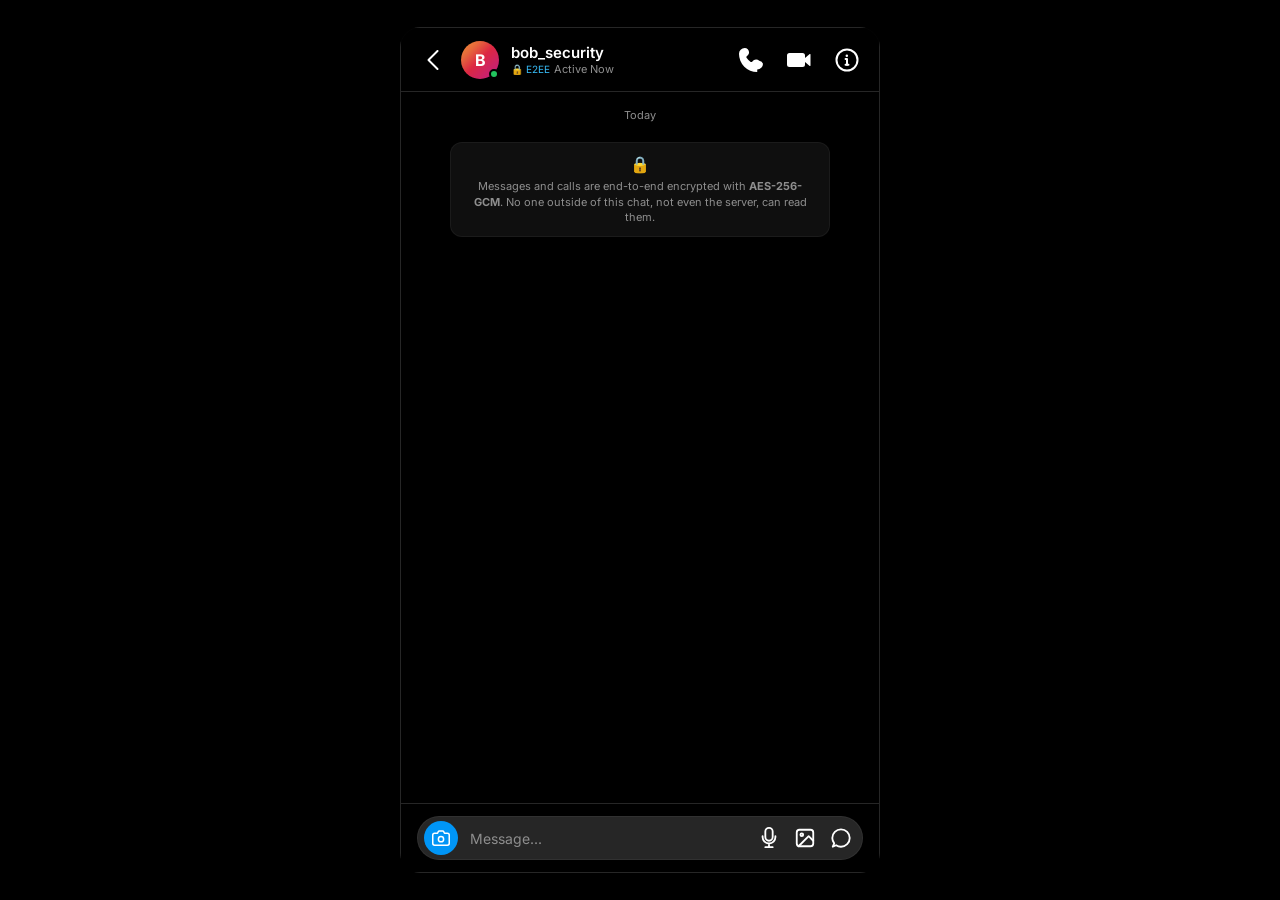
==== web/chat.html @ 7dd93434 "Initial commit: CSE 487 Secure E2EE Chat Application" ====
<!DOCTYPE html>
<html lang="en">
<head>
  <meta charset="UTF-8">
  <meta name="viewport" content="width=device-width, initial-scale=1.0, maximum-scale=1.0, user-scalable=no">
  <title>Direct • Instagram E2EE</title>
  <link rel="preconnect" href="https://fonts.googleapis.com">
  <link rel="preconnect" href="https://fonts.gstatic.com" crossorigin>
  <link href="https://fonts.googleapis.com/css2?family=Fira+Code:wght@400;600&family=Inter:wght@300;400;500;600;700&display=swap" rel="stylesheet">
  <link rel="stylesheet" href="chat.css">
</head>
<body class="ig-body">
  <!-- Instagram Direct Chat Container -->
  <div class="ig-chat-app">
    
    <!-- Top Header -->
    <header class="ig-header">
      <div class="ig-header-left">
        <button class="ig-icon-btn" id="btnBack" title="Switch User">
          <svg aria-label="Back" height="24" viewBox="0 0 24 24" width="24"><path d="M21 17.502a.997.997 0 0 1-.707-.293L12 8.913l-8.293 8.296a1 1 0 1 1-1.414-1.414l9-9.004a1.03 1.03 0 0 1 1.414 0l9 9.004A1 1 0 0 1 21 17.502Z" transform="rotate(-90 12 12)" fill="currentColor"></path></svg>
        </button>
        <div class="ig-profile-header">
          <div class="ig-avatar-wrapper">
            <div class="ig-avatar" id="peerAvatar">B</div>
            <span class="ig-active-dot"></span>
          </div>
          <div class="ig-profile-info">
            <h2 id="peerUsername">bob_security</h2>
            <p class="ig-status-text">
              <span class="ig-lock-badge">🔒 E2EE</span> Active Now
            </p>
          </div>
        </div>
      </div>
      
      <div class="ig-header-right">
        <!-- Call & Video Icons -->
        <button class="ig-icon-btn" title="Audio Call">
          <svg aria-label="Audio Call" height="24" viewBox="0 0 24 24" width="24"><path d="M18.227 23.994A18.064 18.064 0 0 1 0 5.772 5.766 5.766 0 0 1 5.72 0a4.34 4.34 0 0 1 3.064 1.25 4.377 4.377 0 0 1 1.26 3.09 3.96 3.96 0 0 1-.85 2.508l-.04.05-1.21 1.209a1.597 1.597 0 0 0-.007 2.253 12.35 12.35 0 0 0 3.197 3.197 1.597 1.597 0 0 0 2.253-.007l1.21-1.21.05-.04a3.96 3.96 0 0 1 2.507-.85 4.377 4.377 0 0 1 3.09 1.26A4.34 4.34 0 0 1 24 15.773a5.766 5.766 0 0 1-5.773 5.721v-3.5Z" fill="currentColor"></path></svg>
        </button>
        <button class="ig-icon-btn" title="Video Call">
          <svg aria-label="Video Call" height="24" viewBox="0 0 24 24" width="24"><path d="M23.5 6.502a.5.5 0 0 0-.824-.378l-4.676 3.896V7.5a2.5 2.5 0 0 0-2.5-2.5H2.5A2.5 2.5 0 0 0 0 7.5v9A2.5 2.5 0 0 0 2.5 19h13a2.5 2.5 0 0 0 2.5-2.5v-2.52l4.676 3.896a.5.5 0 0 0 .824-.378v-11Z" fill="currentColor"></path></svg>
        </button>
        <button class="ig-icon-btn" id="btnInfo" title="Safety Number & Encryption Details">
          <svg aria-label="Details" height="24" viewBox="0 0 24 24" width="24"><circle cx="12.001" cy="12.005" fill="none" r="10.5" stroke="currentColor" stroke-linecap="round" stroke-linejoin="round" stroke-width="2"></circle><circle cx="11.819" cy="7.709" r="1.25" fill="currentColor"></circle><line fill="none" stroke="currentColor" stroke-linecap="round" stroke-linejoin="round" stroke-width="2" x1="10.569" x2="13.432" y1="16.777" y2="16.777"></line><polyline fill="none" points="10.569 11.05 12 11.05 12 16.777" stroke="currentColor" stroke-linecap="round" stroke-linejoin="round" stroke-width="2"></polyline></svg>
        </button>
      </div>
    </header>

    <!-- Chat Messages Stream -->
    <main class="ig-messages-container" id="messagesContainer">
      <div class="ig-chat-date" id="chatDate">Today</div>
      
      <div class="ig-e2ee-notice">
        <span class="ig-notice-icon">🔒</span>
        <p>Messages and calls are end-to-end encrypted with <strong>AES-256-GCM</strong>. No one outside of this chat, not even the server, can read them.</p>
      </div>

      <!-- Messages dynamically appended here -->
    </main>

    <!-- Bottom Input Area (Instagram Pill Style) -->
    <footer class="ig-footer">
      <div class="ig-input-pill">
        <!-- Camera Blue Button -->
        <button class="ig-camera-btn" title="Camera">
          <svg aria-label="Camera" height="18" viewBox="0 0 24 24" width="18"><path d="M12 9a4.5 4.5 0 1 0 4.5 4.5A4.5 4.5 0 0 0 12 9Zm0 7a2.5 2.5 0 1 1 2.5-2.5A2.5 2.5 0 0 1 12 16Z" fill="#fff"></path><path d="M20.5 4.5h-3.28l-.74-1.48A2.5 2.5 0 0 0 14.24 1.5H9.76a2.5 2.5 0 0 0-2.24 1.52L6.78 4.5H3.5A3.5 3.5 0 0 0 0 8v11a3.5 3.5 0 0 0 3.5 3.5h17a3.5 3.5 0 0 0 3.5-3.5V8a3.5 3.5 0 0 0-3.5-3.5Zm1.5 14.5a1.5 1.5 0 0 1-1.5 1.5h-17A1.5 1.5 0 0 1 2 19V8a1.5 1.5 0 0 1 1.5-1.5h3.9a1 1 0 0 0 .89-.55l.95-1.9a.5.5 0 0 1 .45-.3h4.62a.5.5 0 0 1 .45.3l.95 1.9a1 1 0 0 0 .89.55h3.9A1.5 1.5 0 0 1 22 8Z" fill="#fff"></path></svg>
        </button>

        <input type="text" id="chatInput" placeholder="Message..." autocomplete="off">

        <div class="ig-input-icons" id="inputActionIcons">
          <!-- Mic -->
          <button class="ig-inline-btn" title="Voice Message">
            <svg aria-label="Voice Clip" height="22" viewBox="0 0 24 24" width="22"><path d="M12 15a4 4 0 0 0 4-4V5a4 4 0 0 0-8 0v6a4 4 0 0 0 4 4Z" fill="none" stroke="currentColor" stroke-linecap="round" stroke-linejoin="round" stroke-width="2"></path><path d="M19 10v1a7 7 0 0 1-14 0v-1M12 18v4M8 22h8" fill="none" stroke="currentColor" stroke-linecap="round" stroke-linejoin="round" stroke-width="2"></path></svg>
          </button>
          <!-- Image -->
          <button class="ig-inline-btn" title="Send Photo">
            <svg aria-label="Add Photo" height="22" viewBox="0 0 24 24" width="22"><rect fill="none" height="18" rx="3" stroke="currentColor" stroke-linecap="round" stroke-linejoin="round" stroke-width="2" width="18" x="3" y="3"></rect><circle cx="8.5" cy="8.5" fill="none" r="1.5" stroke="currentColor" stroke-linecap="round" stroke-linejoin="round" stroke-width="2"></circle><polyline fill="none" points="21 15 16 10 5 21" stroke="currentColor" stroke-linecap="round" stroke-linejoin="round" stroke-width="2"></polyline></svg>
          </button>
          <!-- Sticker -->
          <button class="ig-inline-btn" title="Stickers">
            <svg aria-label="Stickers" height="22" viewBox="0 0 24 24" width="22"><path d="M12 21.5a9.5 9.5 0 1 0-9.5-9.5c0 2.2.8 4.2 2.1 5.8l-1.6 3.7 3.7-1.6c1.6 1.1 3.4 1.6 5.3 1.6Z" fill="none" stroke="currentColor" stroke-linecap="round" stroke-linejoin="round" stroke-width="2"></path></svg>
          </button>
        </div>

        <button class="ig-send-text-btn" id="btnSend">Send</button>
      </div>
    </footer>

    <!-- Details / Safety Number Modal (Instagram Styled) -->
    <div class="ig-modal-backdrop" id="infoModal">
      <div class="ig-modal-sheet">
        <div class="ig-modal-handle"></div>
        <div class="ig-modal-header">
          <h3>Chat Encryption Details</h3>
          <button class="ig-modal-close" id="closeInfoModal">&times;</button>
        </div>
        <div class="ig-modal-body">
          <div class="ig-encryption-badge">
            <div class="ig-badge-shield">🛡️</div>
            <div>
              <h4>End-to-End Encrypted</h4>
              <p>Key Agreement: Curve25519 (X25519) • Cipher: AES-256-GCM</p>
            </div>
          </div>

          <div class="ig-safety-section">
            <label class="ig-section-label">Safety Number (Out-of-Band Fingerprint)</label>
            <div class="ig-safety-code" id="safetyNumberDisplay">
              41829 08234 19284 82910 57291 93820
            </div>
            <p class="ig-safety-tip">
              Compare this 30-digit security number with <strong id="safetyPeerName">Bob</strong> out-of-band (e.g. voice or video) to verify that no active Man-in-the-Middle attacker is intercepting your conversation.
            </p>
          </div>

          <div class="ig-user-switch-section">
            <label class="ig-section-label">Logged In As:</label>
            <div class="ig-user-switch-box">
              <span id="currentMyUsername">Alice</span>
              <a href="#" id="switchUserLink" class="ig-link">Switch to Bob</a>
            </div>
          </div>
        </div>
      </div>
    </div>

  </div>

  <script src="chat.js"></script>
</body>
</html>
---- web/chat.css ----
/* Instagram DM Design System */
:root {
  --ig-bg: #000000;
  --ig-surface: #121212;
  --ig-surface-border: #262626;
  --ig-bubble-sent: #3797f0;
  --ig-bubble-sent-grad: linear-gradient(135deg, #3797f0, #7f5af0);
  --ig-bubble-received: #262626;
  --ig-text: #ffffff;
  --ig-text-secondary: #8e8e8e;
  --ig-active-green: #22c55e;
  --ig-input-bg: #262626;
  --ig-blue-btn: #0095f6;
  --ig-alert-bg: rgba(239, 68, 68, 0.15);
  --ig-alert-border: #ef4444;
  --font-main: 'Inter', -apple-system, BlinkMacSystemFont, sans-serif;
  --font-code: 'Fira Code', monospace;
}

* {
  box-sizing: border-box;
  margin: 0;
  padding: 0;
  -webkit-tap-highlight-color: transparent;
}

body.ig-body {
  background-color: var(--ig-bg);
  color: var(--ig-text);
  font-family: var(--font-main);
  height: 100vh;
  height: 100dvh;
  display: flex;
  justify-content: center;
  align-items: center;
  overflow: hidden;
}

.ig-chat-app {
  width: 100%;
  max-width: 480px;
  height: 100%;
  max-height: 100vh;
  background-color: var(--ig-bg);
  display: flex;
  flex-direction: column;
  position: relative;
  border-left: 1px solid var(--ig-surface-border);
  border-right: 1px solid var(--ig-surface-border);
}

@media (min-width: 768px) {
  .ig-chat-app {
    height: 94vh;
    border-radius: 20px;
    border: 1px solid var(--ig-surface-border);
    box-shadow: 0 12px 40px rgba(0, 0, 0, 0.7);
  }
}

/* Header */
.ig-header {
  height: 64px;
  padding: 0 16px;
  display: flex;
  justify-content: space-between;
  align-items: center;
  border-bottom: 1px solid var(--ig-surface-border);
  background-color: rgba(0, 0, 0, 0.85);
  backdrop-filter: blur(12px);
  z-index: 10;
}

.ig-header-left {
  display: flex;
  align-items: center;
  gap: 12px;
}

.ig-profile-header {
  display: flex;
  align-items: center;
  gap: 12px;
  cursor: pointer;
}

.ig-avatar-wrapper {
  position: relative;
}

.ig-avatar {
  width: 38px;
  height: 38px;
  border-radius: 50%;
  background: linear-gradient(135deg, #f09433, #e6683c, #dc2743, #cc2366, #bc1888);
  display: flex;
  align-items: center;
  justify-content: center;
  font-weight: 700;
  font-size: 16px;
  color: #fff;
}

.ig-active-dot {
  position: absolute;
  bottom: 0;
  right: 0;
  width: 10px;
  height: 10px;
  background-color: var(--ig-active-green);
  border: 2px solid var(--ig-bg);
  border-radius: 50%;
}

.ig-profile-info h2 {
  font-size: 15px;
  font-weight: 600;
  line-height: 1.2;
}

.ig-status-text {
  font-size: 11px;
  color: var(--ig-text-secondary);
  display: flex;
  align-items: center;
  gap: 4px;
}

.ig-lock-badge {
  font-size: 10px;
  color: #38bdf8;
}

.ig-header-right {
  display: flex;
  align-items: center;
  gap: 16px;
}

.ig-icon-btn {
  background: none;
  border: none;
  color: var(--ig-text);
  cursor: pointer;
  display: flex;
  align-items: center;
  justify-content: center;
  padding: 4px;
  transition: opacity 0.2s ease;
}

.ig-icon-btn:hover {
  opacity: 0.7;
}

/* Chat Messages Container */
.ig-messages-container {
  flex: 1;
  overflow-y: auto;
  padding: 16px;
  display: flex;
  flex-direction: column;
  gap: 12px;
}

.ig-chat-date {
  align-self: center;
  font-size: 11px;
  color: var(--ig-text-secondary);
  margin-bottom: 8px;
}

.ig-e2ee-notice {
  align-self: center;
  max-width: 85%;
  background: rgba(38, 38, 38, 0.4);
  border: 1px solid rgba(255, 255, 255, 0.05);
  border-radius: 12px;
  padding: 10px 14px;
  text-align: center;
  font-size: 11px;
  color: var(--ig-text-secondary);
  line-height: 1.4;
  margin-bottom: 8px;
}

.ig-notice-icon {
  font-size: 16px;
  display: block;
  margin-bottom: 4px;
}

/* Message Rows */
.ig-msg-row {
  display: flex;
  align-items: flex-end;
  gap: 8px;
  max-width: 78%;
  animation: igMsgAppear 0.2s ease-out;
}

@keyframes igMsgAppear {
  from { opacity: 0; transform: translateY(6px); }
  to { opacity: 1; transform: translateY(0); }
}

.ig-msg-sent-row {
  align-self: flex-end;
  flex-direction: row-reverse;
}

.ig-msg-received-row {
  align-self: flex-start;
}

.ig-msg-avatar {
  width: 28px;
  height: 28px;
  border-radius: 50%;
  background: #333;
  display: flex;
  align-items: center;
  justify-content: center;
  font-size: 12px;
  font-weight: 600;
  flex-shrink: 0;
  margin-bottom: 2px;
}

.ig-bubble {
  padding: 10px 16px;
  border-radius: 20px;
  font-size: 14px;
  line-height: 1.4;
  word-break: break-word;
}

.ig-msg-sent-row .ig-bubble {
  background: var(--ig-bubble-sent-grad);
  color: #fff;
  border-bottom-right-radius: 4px;
}

.ig-msg-received-row .ig-bubble {
  background-color: var(--ig-bubble-received);
  color: var(--ig-text);
  border-bottom-left-radius: 4px;
}

.ig-seen-label {
  align-self: flex-end;
  font-size: 10px;
  color: var(--ig-text-secondary);
  margin-top: -6px;
  margin-right: 4px;
}

.ig-alert-box {
  align-self: center;
  width: 90%;
  background: var(--ig-alert-bg);
  border: 1px solid var(--ig-alert-border);
  color: #fca5a5;
  border-radius: 12px;
  padding: 10px 14px;
  font-size: 12px;
  line-height: 1.4;
  text-align: center;
}

/* Footer / Input Bar (Instagram Pill) */
.ig-footer {
  padding: 12px 16px;
  background-color: var(--ig-bg);
  border-top: 1px solid var(--ig-surface-border);
}

.ig-input-pill {
  background-color: var(--ig-input-bg);
  border-radius: 26px;
  display: flex;
  align-items: center;
  padding: 4px 6px 4px 6px;
  gap: 8px;
  border: 1px solid rgba(255, 255, 255, 0.05);
}

.ig-camera-btn {
  width: 34px;
  height: 34px;
  border-radius: 50%;
  background-color: var(--ig-blue-btn);
  border: none;
  display: flex;
  align-items: center;
  justify-content: center;
  cursor: pointer;
  flex-shrink: 0;
  transition: transform 0.15s ease;
}

.ig-camera-btn:active {
  transform: scale(0.92);
}

.ig-input-pill input {
  flex: 1;
  background: none;
  border: none;
  outline: none;
  color: var(--ig-text);
  font-family: var(--font-main);
  font-size: 14px;
  padding: 6px 4px;
}

.ig-input-pill input::placeholder {
  color: var(--ig-text-secondary);
}

.ig-input-icons {
  display: flex;
  align-items: center;
  gap: 6px;
}

.ig-inline-btn {
  background: none;
  border: none;
  color: var(--ig-text);
  cursor: pointer;
  padding: 4px;
  display: flex;
  align-items: center;
  justify-content: center;
}

.ig-send-text-btn {
  background: none;
  border: none;
  color: var(--ig-blue-btn);
  font-weight: 700;
  font-size: 14px;
  cursor: pointer;
  padding: 6px 12px;
  display: none;
}

.ig-send-text-btn:active {
  opacity: 0.6;
}

/* Modal Bottom Sheet */
.ig-modal-backdrop {
  position: absolute;
  top: 0;
  left: 0;
  right: 0;
  bottom: 0;
  background: rgba(0, 0, 0, 0.75);
  backdrop-filter: blur(6px);
  display: none;
  align-items: flex-end;
  z-index: 100;
}

.ig-modal-backdrop.open {
  display: flex;
}

.ig-modal-sheet {
  width: 100%;
  background: #1e1e1e;
  border-top-left-radius: 20px;
  border-top-right-radius: 20px;
  padding: 16px 20px 28px 20px;
  animation: igSlideUp 0.25s ease-out;
  border-top: 1px solid var(--ig-surface-border);
}

@keyframes igSlideUp {
  from { transform: translateY(100%); }
  to { transform: translateY(0); }
}

.ig-modal-handle {
  width: 36px;
  height: 4px;
  background: #555;
  border-radius: 2px;
  margin: 0 auto 14px auto;
}

.ig-modal-header {
  display: flex;
  justify-content: space-between;
  align-items: center;
  margin-bottom: 16px;
}

.ig-modal-header h3 {
  font-size: 16px;
  font-weight: 700;
}

.ig-modal-close {
  background: none;
  border: none;
  color: var(--ig-text-secondary);
  font-size: 24px;
  cursor: pointer;
}

.ig-encryption-badge {
  display: flex;
  align-items: center;
  gap: 12px;
  background: rgba(255, 255, 255, 0.04);
  padding: 12px;
  border-radius: 12px;
  margin-bottom: 16px;
}

.ig-badge-shield {
  font-size: 28px;
}

.ig-encryption-badge h4 {
  font-size: 14px;
  font-weight: 600;
}

.ig-encryption-badge p {
  font-size: 11px;
  color: var(--ig-text-secondary);
  margin-top: 2px;
}

.ig-safety-section {
  margin-bottom: 16px;
}

.ig-section-label {
  font-size: 11px;
  text-transform: uppercase;
  letter-spacing: 0.05em;
  color: var(--ig-text-secondary);
  font-weight: 600;
  display: block;
  margin-bottom: 6px;
}

.ig-safety-code {
  font-family: var(--font-code);
  font-size: 14px;
  font-weight: 700;
  background: #121212;
  border: 1px solid var(--ig-surface-border);
  padding: 10px 14px;
  border-radius: 8px;
  color: #38bdf8;
  letter-spacing: 0.06em;
  text-align: center;
}

.ig-safety-tip {
  font-size: 11px;
  color: var(--ig-text-secondary);
  margin-top: 6px;
  line-height: 1.4;
}

.ig-user-switch-box {
  display: flex;
  justify-content: space-between;
  align-items: center;
  background: #121212;
  border: 1px solid var(--ig-surface-border);
  padding: 10px 14px;
  border-radius: 8px;
  font-size: 13px;
}

.ig-link {
  color: var(--ig-blue-btn);
  text-decoration: none;
  font-weight: 600;
}
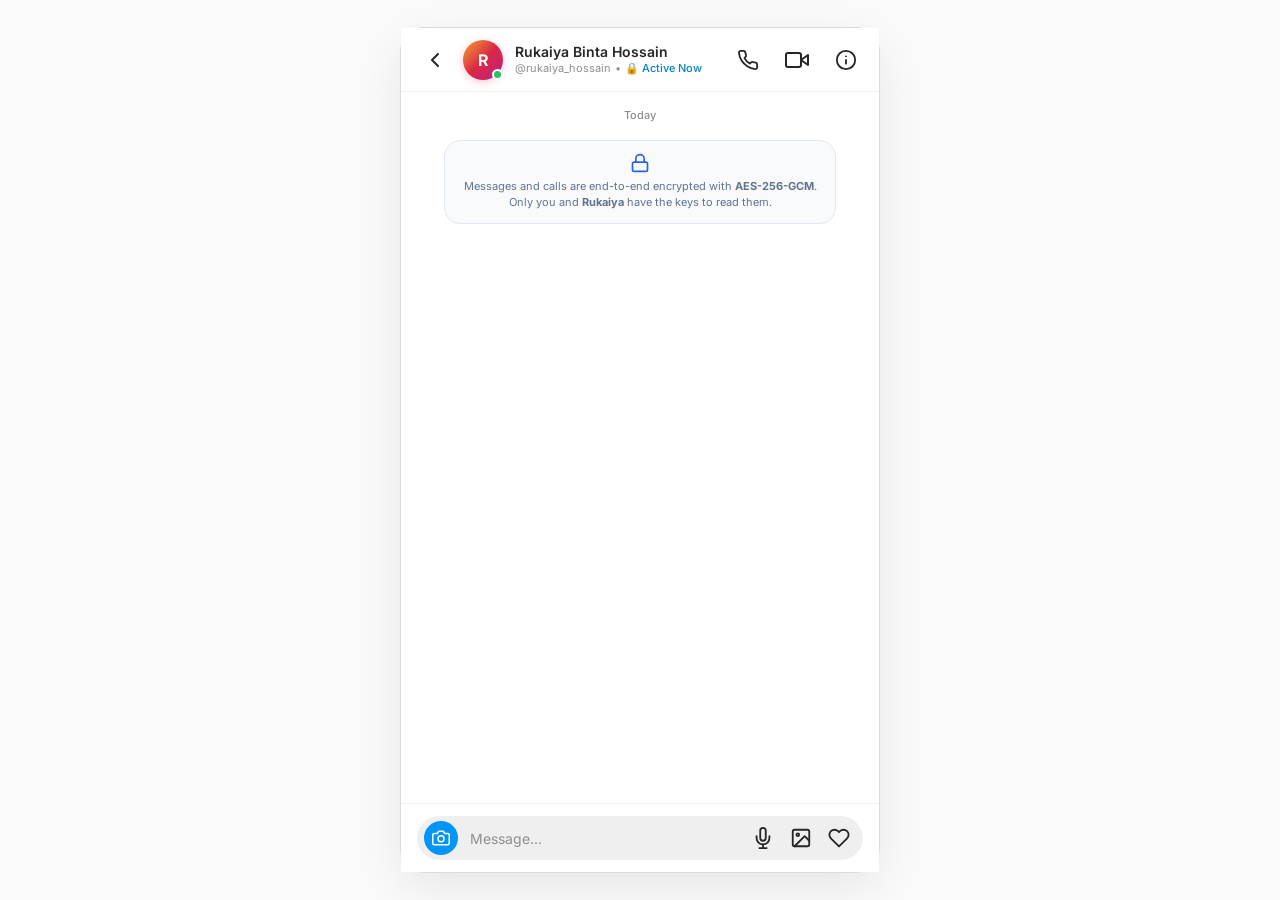
==== commit 73028a2c: "Update Instagram Light Theme and pure incoming wire monitor" ====
--- a/web/chat.html
+++ b/web/chat.html
@@ -6,43 +6,56 @@
   <title>Direct • Instagram E2EE</title>
   <link rel="preconnect" href="https://fonts.googleapis.com">
   <link rel="preconnect" href="https://fonts.gstatic.com" crossorigin>
-  <link href="https://fonts.googleapis.com/css2?family=Fira+Code:wght@400;600&family=Inter:wght@300;400;500;600;700&display=swap" rel="stylesheet">
+  <link href="https://fonts.googleapis.com/css2?family=Fira+Code:wght@400;600&family=Inter:wght@400;500;600;700&display=swap" rel="stylesheet">
   <link rel="stylesheet" href="chat.css">
 </head>
-<body class="ig-body">
-  <!-- Instagram Direct Chat Container -->
+<body class="ig-light-body">
+  <!-- Instagram Direct Chat Container (Light Theme) -->
   <div class="ig-chat-app">
     
     <!-- Top Header -->
     <header class="ig-header">
       <div class="ig-header-left">
-        <button class="ig-icon-btn" id="btnBack" title="Switch User">
-          <svg aria-label="Back" height="24" viewBox="0 0 24 24" width="24"><path d="M21 17.502a.997.997 0 0 1-.707-.293L12 8.913l-8.293 8.296a1 1 0 1 1-1.414-1.414l9-9.004a1.03 1.03 0 0 1 1.414 0l9 9.004A1 1 0 0 1 21 17.502Z" transform="rotate(-90 12 12)" fill="currentColor"></path></svg>
+        <button class="ig-icon-btn" id="btnBack" title="Back to Launchpad">
+          <svg width="24" height="24" viewBox="0 0 24 24" fill="none" stroke="currentColor" stroke-width="2" stroke-linecap="round" stroke-linejoin="round">
+            <polyline points="15 18 9 12 15 6"></polyline>
+          </svg>
         </button>
-        <div class="ig-profile-header">
+        <div class="ig-profile-header" id="btnHeaderProfile">
           <div class="ig-avatar-wrapper">
-            <div class="ig-avatar" id="peerAvatar">B</div>
+            <div class="ig-avatar" id="peerAvatar">R</div>
             <span class="ig-active-dot"></span>
           </div>
           <div class="ig-profile-info">
-            <h2 id="peerUsername">bob_security</h2>
+            <h2 id="peerFullName">Rukaiya Binta Hossain</h2>
             <p class="ig-status-text">
-              <span class="ig-lock-badge">🔒 E2EE</span> Active Now
+              <span id="peerHandle">@rukaiya_hossain</span> • <span class="ig-lock-badge">🔒 Active Now</span>
             </p>
           </div>
         </div>
       </div>
       
       <div class="ig-header-right">
-        <!-- Call & Video Icons -->
+        <!-- Call SVG -->
         <button class="ig-icon-btn" title="Audio Call">
-          <svg aria-label="Audio Call" height="24" viewBox="0 0 24 24" width="24"><path d="M18.227 23.994A18.064 18.064 0 0 1 0 5.772 5.766 5.766 0 0 1 5.72 0a4.34 4.34 0 0 1 3.064 1.25 4.377 4.377 0 0 1 1.26 3.09 3.96 3.96 0 0 1-.85 2.508l-.04.05-1.21 1.209a1.597 1.597 0 0 0-.007 2.253 12.35 12.35 0 0 0 3.197 3.197 1.597 1.597 0 0 0 2.253-.007l1.21-1.21.05-.04a3.96 3.96 0 0 1 2.507-.85 4.377 4.377 0 0 1 3.09 1.26A4.34 4.34 0 0 1 24 15.773a5.766 5.766 0 0 1-5.773 5.721v-3.5Z" fill="currentColor"></path></svg>
+          <svg width="22" height="22" viewBox="0 0 24 24" fill="none" stroke="currentColor" stroke-width="2" stroke-linecap="round" stroke-linejoin="round">
+            <path d="M22 16.92v3a2 2 0 0 1-2.18 2 19.79 19.79 0 0 1-8.63-3.07 19.5 19.5 0 0 1-6-6 19.79 19.79 0 0 1-3.07-8.67A2 2 0 0 1 4.11 2h3a2 2 0 0 1 2 1.72 12.84 12.84 0 0 0 .7 2.81 2 2 0 0 1-.45 2.11L8.09 9.91a16 16 0 0 0 6 6l1.27-1.27a2 2 0 0 1 2.11-.45 12.84 12.84 0 0 0 2.81.7A2 2 0 0 1 22 16.92z"></path>
+          </svg>
         </button>
+        <!-- Video SVG -->
         <button class="ig-icon-btn" title="Video Call">
-          <svg aria-label="Video Call" height="24" viewBox="0 0 24 24" width="24"><path d="M23.5 6.502a.5.5 0 0 0-.824-.378l-4.676 3.896V7.5a2.5 2.5 0 0 0-2.5-2.5H2.5A2.5 2.5 0 0 0 0 7.5v9A2.5 2.5 0 0 0 2.5 19h13a2.5 2.5 0 0 0 2.5-2.5v-2.52l4.676 3.896a.5.5 0 0 0 .824-.378v-11Z" fill="currentColor"></path></svg>
+          <svg width="24" height="24" viewBox="0 0 24 24" fill="none" stroke="currentColor" stroke-width="2" stroke-linecap="round" stroke-linejoin="round">
+            <polygon points="23 7 16 12 23 17 23 7"></polygon>
+            <rect x="1" y="5" width="15" height="14" rx="2" ry="2"></rect>
+          </svg>
         </button>
-        <button class="ig-icon-btn" id="btnInfo" title="Safety Number & Encryption Details">
-          <svg aria-label="Details" height="24" viewBox="0 0 24 24" width="24"><circle cx="12.001" cy="12.005" fill="none" r="10.5" stroke="currentColor" stroke-linecap="round" stroke-linejoin="round" stroke-width="2"></circle><circle cx="11.819" cy="7.709" r="1.25" fill="currentColor"></circle><line fill="none" stroke="currentColor" stroke-linecap="round" stroke-linejoin="round" stroke-width="2" x1="10.569" x2="13.432" y1="16.777" y2="16.777"></line><polyline fill="none" points="10.569 11.05 12 11.05 12 16.777" stroke="currentColor" stroke-linecap="round" stroke-linejoin="round" stroke-width="2"></polyline></svg>
+        <!-- Info (i) SVG -->
+        <button class="ig-icon-btn" id="btnInfo" title="Safety Number & Encryption Info">
+          <svg width="22" height="22" viewBox="0 0 24 24" fill="none" stroke="currentColor" stroke-width="2" stroke-linecap="round" stroke-linejoin="round">
+            <circle cx="12" cy="12" r="10"></circle>
+            <line x1="12" y1="16" x2="12" y2="12"></line>
+            <line x1="12" y1="8" x2="12.01" y2="8"></line>
+          </svg>
         </button>
       </div>
     </header>
@@ -52,35 +65,52 @@
       <div class="ig-chat-date" id="chatDate">Today</div>
       
       <div class="ig-e2ee-notice">
-        <span class="ig-notice-icon">🔒</span>
-        <p>Messages and calls are end-to-end encrypted with <strong>AES-256-GCM</strong>. No one outside of this chat, not even the server, can read them.</p>
+        <svg class="ig-notice-lock-icon" width="20" height="20" viewBox="0 0 24 24" fill="none" stroke="#2563eb" stroke-width="2" stroke-linecap="round" stroke-linejoin="round">
+          <rect x="3" y="11" width="18" height="11" rx="2" ry="2"></rect>
+          <path d="M7 11V7a5 5 0 0 1 10 0v4"></path>
+        </svg>
+        <p>Messages and calls are end-to-end encrypted with <strong>AES-256-GCM</strong>. Only you and <strong id="e2eeNoticePeer">Rukaiya</strong> have the keys to read them.</p>
       </div>
 
       <!-- Messages dynamically appended here -->
     </main>
 
-    <!-- Bottom Input Area (Instagram Pill Style) -->
+    <!-- Bottom Input Area (Instagram Pill Style - Light Theme) -->
     <footer class="ig-footer">
       <div class="ig-input-pill">
-        <!-- Camera Blue Button -->
+        <!-- Blue Camera SVG Button -->
         <button class="ig-camera-btn" title="Camera">
-          <svg aria-label="Camera" height="18" viewBox="0 0 24 24" width="18"><path d="M12 9a4.5 4.5 0 1 0 4.5 4.5A4.5 4.5 0 0 0 12 9Zm0 7a2.5 2.5 0 1 1 2.5-2.5A2.5 2.5 0 0 1 12 16Z" fill="#fff"></path><path d="M20.5 4.5h-3.28l-.74-1.48A2.5 2.5 0 0 0 14.24 1.5H9.76a2.5 2.5 0 0 0-2.24 1.52L6.78 4.5H3.5A3.5 3.5 0 0 0 0 8v11a3.5 3.5 0 0 0 3.5 3.5h17a3.5 3.5 0 0 0 3.5-3.5V8a3.5 3.5 0 0 0-3.5-3.5Zm1.5 14.5a1.5 1.5 0 0 1-1.5 1.5h-17A1.5 1.5 0 0 1 2 19V8a1.5 1.5 0 0 1 1.5-1.5h3.9a1 1 0 0 0 .89-.55l.95-1.9a.5.5 0 0 1 .45-.3h4.62a.5.5 0 0 1 .45.3l.95 1.9a1 1 0 0 0 .89.55h3.9A1.5 1.5 0 0 1 22 8Z" fill="#fff"></path></svg>
+          <svg width="18" height="18" viewBox="0 0 24 24" fill="none" stroke="#ffffff" stroke-width="2" stroke-linecap="round" stroke-linejoin="round">
+            <path d="M23 19a2 2 0 0 1-2 2H3a2 2 0 0 1-2-2V8a2 2 0 0 1 2-2h4l2-3h6l2 3h4a2 2 0 0 1 2 2z"></path>
+            <circle cx="12" cy="13" r="4"></circle>
+          </svg>
         </button>
 
         <input type="text" id="chatInput" placeholder="Message..." autocomplete="off">
 
         <div class="ig-input-icons" id="inputActionIcons">
-          <!-- Mic -->
-          <button class="ig-inline-btn" title="Voice Message">
-            <svg aria-label="Voice Clip" height="22" viewBox="0 0 24 24" width="22"><path d="M12 15a4 4 0 0 0 4-4V5a4 4 0 0 0-8 0v6a4 4 0 0 0 4 4Z" fill="none" stroke="currentColor" stroke-linecap="round" stroke-linejoin="round" stroke-width="2"></path><path d="M19 10v1a7 7 0 0 1-14 0v-1M12 18v4M8 22h8" fill="none" stroke="currentColor" stroke-linecap="round" stroke-linejoin="round" stroke-width="2"></path></svg>
+          <!-- Mic SVG -->
+          <button class="ig-inline-btn" title="Voice Clip">
+            <svg width="22" height="22" viewBox="0 0 24 24" fill="none" stroke="#262626" stroke-width="2" stroke-linecap="round" stroke-linejoin="round">
+              <path d="M12 1a3 3 0 0 0-3 3v8a3 3 0 0 0 6 0V4a3 3 0 0 0-3-3z"></path>
+              <path d="M19 10v2a7 7 0 0 1-14 0v-2"></path>
+              <line x1="12" y1="19" x2="12" y2="23"></line>
+              <line x1="8" y1="23" x2="16" y2="23"></line>
+            </svg>
           </button>
-          <!-- Image -->
+          <!-- Image Gallery SVG -->
           <button class="ig-inline-btn" title="Send Photo">
-            <svg aria-label="Add Photo" height="22" viewBox="0 0 24 24" width="22"><rect fill="none" height="18" rx="3" stroke="currentColor" stroke-linecap="round" stroke-linejoin="round" stroke-width="2" width="18" x="3" y="3"></rect><circle cx="8.5" cy="8.5" fill="none" r="1.5" stroke="currentColor" stroke-linecap="round" stroke-linejoin="round" stroke-width="2"></circle><polyline fill="none" points="21 15 16 10 5 21" stroke="currentColor" stroke-linecap="round" stroke-linejoin="round" stroke-width="2"></polyline></svg>
+            <svg width="22" height="22" viewBox="0 0 24 24" fill="none" stroke="#262626" stroke-width="2" stroke-linecap="round" stroke-linejoin="round">
+              <rect x="3" y="3" width="18" height="18" rx="2" ry="2"></rect>
+              <circle cx="8.5" cy="8.5" r="1.5"></circle>
+              <polyline points="21 15 16 10 5 21"></polyline>
+            </svg>
           </button>
-          <!-- Sticker -->
-          <button class="ig-inline-btn" title="Stickers">
-            <svg aria-label="Stickers" height="22" viewBox="0 0 24 24" width="22"><path d="M12 21.5a9.5 9.5 0 1 0-9.5-9.5c0 2.2.8 4.2 2.1 5.8l-1.6 3.7 3.7-1.6c1.6 1.1 3.4 1.6 5.3 1.6Z" fill="none" stroke="currentColor" stroke-linecap="round" stroke-linejoin="round" stroke-width="2"></path></svg>
+          <!-- Heart / Sticker SVG -->
+          <button class="ig-inline-btn" title="Like">
+            <svg width="22" height="22" viewBox="0 0 24 24" fill="none" stroke="#262626" stroke-width="2" stroke-linecap="round" stroke-linejoin="round">
+              <path d="M20.84 4.61a5.5 5.5 0 0 0-7.78 0L12 5.67l-1.06-1.06a5.5 5.5 0 0 0-7.78 7.78l1.06 1.06L12 21.23l7.78-7.78 1.06-1.06a5.5 5.5 0 0 0 0-7.78z"></path>
+            </svg>
           </button>
         </div>
 
@@ -88,7 +118,7 @@
       </div>
     </footer>
 
-    <!-- Details / Safety Number Modal (Instagram Styled) -->
+    <!-- Details / Safety Number Modal (Light Theme) -->
     <div class="ig-modal-backdrop" id="infoModal">
       <div class="ig-modal-sheet">
         <div class="ig-modal-handle"></div>
@@ -101,7 +131,7 @@
             <div class="ig-badge-shield">🛡️</div>
             <div>
               <h4>End-to-End Encrypted</h4>
-              <p>Key Agreement: Curve25519 (X25519) • Cipher: AES-256-GCM</p>
+              <p>Curve25519 (X25519) • AES-256-GCM • HKDF-SHA256</p>
             </div>
           </div>
 
@@ -111,15 +141,15 @@
               41829 08234 19284 82910 57291 93820
             </div>
             <p class="ig-safety-tip">
-              Compare this 30-digit security number with <strong id="safetyPeerName">Bob</strong> out-of-band (e.g. voice or video) to verify that no active Man-in-the-Middle attacker is intercepting your conversation.
+              Compare this 30-digit security code with <strong id="safetyPeerName">Rukaiya Binta Hossain</strong> to verify that no active Man-in-the-Middle attacker is intercepting your conversation.
             </p>
           </div>
 
           <div class="ig-user-switch-section">
-            <label class="ig-section-label">Logged In As:</label>
+            <label class="ig-section-label">Active User:</label>
             <div class="ig-user-switch-box">
-              <span id="currentMyUsername">Alice</span>
-              <a href="#" id="switchUserLink" class="ig-link">Switch to Bob</a>
+              <span id="currentMyUsername">Syeda Hasan (@syeda_hasan)</span>
+              <a href="#" id="switchUserLink" class="ig-link">Switch User</a>
             </div>
           </div>
         </div>
--- a/web/chat.css
+++ b/web/chat.css
@@ -1,17 +1,18 @@
-/* Instagram DM Design System */
+/* Instagram DM Light Theme Design System */
 :root {
-  --ig-bg: #000000;
-  --ig-surface: #121212;
-  --ig-surface-border: #262626;
+  --ig-bg: #fafafa;
+  --ig-card-bg: #ffffff;
+  --ig-border: #dbdbdb;
+  --ig-border-light: #efefef;
+  --ig-text: #262626;
+  --ig-text-secondary: #8e8e8e;
+  --ig-bubble-received: #efefef;
   --ig-bubble-sent: #3797f0;
-  --ig-bubble-sent-grad: linear-gradient(135deg, #3797f0, #7f5af0);
-  --ig-bubble-received: #262626;
-  --ig-text: #ffffff;
-  --ig-text-secondary: #8e8e8e;
+  --ig-bubble-sent-grad: linear-gradient(135deg, #3797f0, #5c52e5);
   --ig-active-green: #22c55e;
-  --ig-input-bg: #262626;
+  --ig-input-bg: #efefef;
   --ig-blue-btn: #0095f6;
-  --ig-alert-bg: rgba(239, 68, 68, 0.15);
+  --ig-alert-bg: #fef2f2;
   --ig-alert-border: #ef4444;
   --font-main: 'Inter', -apple-system, BlinkMacSystemFont, sans-serif;
   --font-code: 'Fira Code', monospace;
@@ -24,7 +25,7 @@
   -webkit-tap-highlight-color: transparent;
 }
 
-body.ig-body {
+body.ig-light-body {
   background-color: var(--ig-bg);
   color: var(--ig-text);
   font-family: var(--font-main);
@@ -41,20 +42,20 @@
   max-width: 480px;
   height: 100%;
   max-height: 100vh;
-  background-color: var(--ig-bg);
+  background-color: var(--ig-card-bg);
   display: flex;
   flex-direction: column;
   position: relative;
-  border-left: 1px solid var(--ig-surface-border);
-  border-right: 1px solid var(--ig-surface-border);
+  border-left: 1px solid var(--ig-border-light);
+  border-right: 1px solid var(--ig-border-light);
 }
 
 @media (min-width: 768px) {
   .ig-chat-app {
     height: 94vh;
-    border-radius: 20px;
-    border: 1px solid var(--ig-surface-border);
-    box-shadow: 0 12px 40px rgba(0, 0, 0, 0.7);
+    border-radius: 24px;
+    border: 1px solid var(--ig-border);
+    box-shadow: 0 16px 48px rgba(0, 0, 0, 0.08);
   }
 }
 
@@ -65,16 +66,15 @@
   display: flex;
   justify-content: space-between;
   align-items: center;
-  border-bottom: 1px solid var(--ig-surface-border);
-  background-color: rgba(0, 0, 0, 0.85);
-  backdrop-filter: blur(12px);
+  border-bottom: 1px solid var(--ig-border-light);
+  background-color: #ffffff;
   z-index: 10;
 }
 
 .ig-header-left {
   display: flex;
   align-items: center;
-  gap: 12px;
+  gap: 10px;
 }
 
 .ig-profile-header {
@@ -89,8 +89,8 @@
 }
 
 .ig-avatar {
-  width: 38px;
-  height: 38px;
+  width: 40px;
+  height: 40px;
   border-radius: 50%;
   background: linear-gradient(135deg, #f09433, #e6683c, #dc2743, #cc2366, #bc1888);
   display: flex;
@@ -99,22 +99,24 @@
   font-weight: 700;
   font-size: 16px;
   color: #fff;
+  box-shadow: 0 2px 8px rgba(220, 39, 67, 0.25);
 }
 
 .ig-active-dot {
   position: absolute;
   bottom: 0;
   right: 0;
-  width: 10px;
-  height: 10px;
+  width: 11px;
+  height: 11px;
   background-color: var(--ig-active-green);
-  border: 2px solid var(--ig-bg);
+  border: 2px solid #ffffff;
   border-radius: 50%;
 }
 
 .ig-profile-info h2 {
-  font-size: 15px;
+  font-size: 14px;
   font-weight: 600;
+  color: var(--ig-text);
   line-height: 1.2;
 }
 
@@ -124,17 +126,19 @@
   display: flex;
   align-items: center;
   gap: 4px;
+  margin-top: 1px;
 }
 
 .ig-lock-badge {
-  font-size: 10px;
-  color: #38bdf8;
+  font-size: 11px;
+  color: #0284c7;
+  font-weight: 500;
 }
 
 .ig-header-right {
   display: flex;
   align-items: center;
-  gap: 16px;
+  gap: 14px;
 }
 
 .ig-icon-btn {
@@ -145,12 +149,14 @@
   display: flex;
   align-items: center;
   justify-content: center;
-  padding: 4px;
-  transition: opacity 0.2s ease;
+  padding: 6px;
+  border-radius: 50%;
+  transition: all 0.15s ease;
 }
 
 .ig-icon-btn:hover {
-  opacity: 0.7;
+  background-color: #f4f4f5;
+  color: #000;
 }
 
 /* Chat Messages Container */
@@ -161,33 +167,34 @@
   display: flex;
   flex-direction: column;
   gap: 12px;
+  background-color: #ffffff;
 }
 
 .ig-chat-date {
   align-self: center;
   font-size: 11px;
   color: var(--ig-text-secondary);
-  margin-bottom: 8px;
+  font-weight: 500;
+  margin-bottom: 6px;
 }
 
 .ig-e2ee-notice {
   align-self: center;
-  max-width: 85%;
-  background: rgba(38, 38, 38, 0.4);
-  border: 1px solid rgba(255, 255, 255, 0.05);
-  border-radius: 12px;
-  padding: 10px 14px;
+  max-width: 88%;
+  background: #f8fafc;
+  border: 1px solid #e2e8f0;
+  border-radius: 16px;
+  padding: 12px 16px;
   text-align: center;
   font-size: 11px;
-  color: var(--ig-text-secondary);
-  line-height: 1.4;
-  margin-bottom: 8px;
-}
-
-.ig-notice-icon {
-  font-size: 16px;
+  color: #64748b;
+  line-height: 1.45;
+  margin-bottom: 12px;
+}
+
+.ig-notice-lock-icon {
   display: block;
-  margin-bottom: 4px;
+  margin: 0 auto 6px auto;
 }
 
 /* Message Rows */
@@ -195,7 +202,7 @@
   display: flex;
   align-items: flex-end;
   gap: 8px;
-  max-width: 78%;
+  max-width: 80%;
   animation: igMsgAppear 0.2s ease-out;
 }
 
@@ -217,19 +224,20 @@
   width: 28px;
   height: 28px;
   border-radius: 50%;
-  background: #333;
+  background: linear-gradient(135deg, #f09433, #dc2743);
+  color: #fff;
   display: flex;
   align-items: center;
   justify-content: center;
   font-size: 12px;
-  font-weight: 600;
+  font-weight: 700;
   flex-shrink: 0;
   margin-bottom: 2px;
 }
 
 .ig-bubble {
   padding: 10px 16px;
-  border-radius: 20px;
+  border-radius: 22px;
   font-size: 14px;
   line-height: 1.4;
   word-break: break-word;
@@ -237,8 +245,9 @@
 
 .ig-msg-sent-row .ig-bubble {
   background: var(--ig-bubble-sent-grad);
-  color: #fff;
+  color: #ffffff;
   border-bottom-right-radius: 4px;
+  box-shadow: 0 2px 6px rgba(55, 151, 240, 0.25);
 }
 
 .ig-msg-received-row .ig-bubble {
@@ -249,30 +258,31 @@
 
 .ig-seen-label {
   align-self: flex-end;
-  font-size: 10px;
+  font-size: 11px;
   color: var(--ig-text-secondary);
   margin-top: -6px;
-  margin-right: 4px;
+  margin-right: 6px;
+  font-weight: 500;
 }
 
 .ig-alert-box {
   align-self: center;
-  width: 90%;
+  width: 92%;
   background: var(--ig-alert-bg);
   border: 1px solid var(--ig-alert-border);
-  color: #fca5a5;
+  color: #b91c1c;
   border-radius: 12px;
-  padding: 10px 14px;
+  padding: 12px 14px;
   font-size: 12px;
   line-height: 1.4;
   text-align: center;
 }
 
-/* Footer / Input Bar (Instagram Pill) */
+/* Footer / Input Bar (Instagram Pill Style - Light) */
 .ig-footer {
   padding: 12px 16px;
-  background-color: var(--ig-bg);
-  border-top: 1px solid var(--ig-surface-border);
+  background-color: #ffffff;
+  border-top: 1px solid var(--ig-border-light);
 }
 
 .ig-input-pill {
@@ -282,7 +292,13 @@
   align-items: center;
   padding: 4px 6px 4px 6px;
   gap: 8px;
-  border: 1px solid rgba(255, 255, 255, 0.05);
+  border: 1px solid transparent;
+  transition: border-color 0.2s ease, background-color 0.2s ease;
+}
+
+.ig-input-pill:focus-within {
+  border-color: #d1d5db;
+  background-color: #f9fafb;
 }
 
 .ig-camera-btn {
@@ -321,7 +337,7 @@
 .ig-input-icons {
   display: flex;
   align-items: center;
-  gap: 6px;
+  gap: 4px;
 }
 
 .ig-inline-btn {
@@ -329,10 +345,15 @@
   border: none;
   color: var(--ig-text);
   cursor: pointer;
-  padding: 4px;
+  padding: 6px;
   display: flex;
   align-items: center;
   justify-content: center;
+  border-radius: 50%;
+}
+
+.ig-inline-btn:hover {
+  background-color: rgba(0, 0, 0, 0.05);
 }
 
 .ig-send-text-btn {
@@ -350,15 +371,15 @@
   opacity: 0.6;
 }
 
-/* Modal Bottom Sheet */
+/* Modal Bottom Sheet (Light Theme) */
 .ig-modal-backdrop {
   position: absolute;
   top: 0;
   left: 0;
   right: 0;
   bottom: 0;
-  background: rgba(0, 0, 0, 0.75);
-  backdrop-filter: blur(6px);
+  background: rgba(0, 0, 0, 0.4);
+  backdrop-filter: blur(4px);
   display: none;
   align-items: flex-end;
   z-index: 100;
@@ -370,12 +391,13 @@
 
 .ig-modal-sheet {
   width: 100%;
-  background: #1e1e1e;
-  border-top-left-radius: 20px;
-  border-top-right-radius: 20px;
+  background: #ffffff;
+  border-top-left-radius: 24px;
+  border-top-right-radius: 24px;
   padding: 16px 20px 28px 20px;
   animation: igSlideUp 0.25s ease-out;
-  border-top: 1px solid var(--ig-surface-border);
+  border-top: 1px solid var(--ig-border-light);
+  box-shadow: 0 -8px 32px rgba(0, 0, 0, 0.12);
 }
 
 @keyframes igSlideUp {
@@ -386,7 +408,7 @@
 .ig-modal-handle {
   width: 36px;
   height: 4px;
-  background: #555;
+  background: #d1d5db;
   border-radius: 2px;
   margin: 0 auto 14px auto;
 }
@@ -401,6 +423,7 @@
 .ig-modal-header h3 {
   font-size: 16px;
   font-weight: 700;
+  color: var(--ig-text);
 }
 
 .ig-modal-close {
@@ -415,9 +438,10 @@
   display: flex;
   align-items: center;
   gap: 12px;
-  background: rgba(255, 255, 255, 0.04);
-  padding: 12px;
-  border-radius: 12px;
+  background: #f0f9ff;
+  border: 1px solid #bae6fd;
+  padding: 12px 14px;
+  border-radius: 14px;
   margin-bottom: 16px;
 }
 
@@ -428,11 +452,12 @@
 .ig-encryption-badge h4 {
   font-size: 14px;
   font-weight: 600;
+  color: #0369a1;
 }
 
 .ig-encryption-badge p {
   font-size: 11px;
-  color: var(--ig-text-secondary);
+  color: #0284c7;
   margin-top: 2px;
 }
 
@@ -454,11 +479,11 @@
   font-family: var(--font-code);
   font-size: 14px;
   font-weight: 700;
-  background: #121212;
-  border: 1px solid var(--ig-surface-border);
+  background: #f8fafc;
+  border: 1px solid #cbd5e1;
   padding: 10px 14px;
-  border-radius: 8px;
-  color: #38bdf8;
+  border-radius: 10px;
+  color: #0284c7;
   letter-spacing: 0.06em;
   text-align: center;
 }
@@ -474,10 +499,10 @@
   display: flex;
   justify-content: space-between;
   align-items: center;
-  background: #121212;
-  border: 1px solid var(--ig-surface-border);
+  background: #f8fafc;
+  border: 1px solid #e2e8f0;
   padding: 10px 14px;
-  border-radius: 8px;
+  border-radius: 10px;
   font-size: 13px;
 }
 
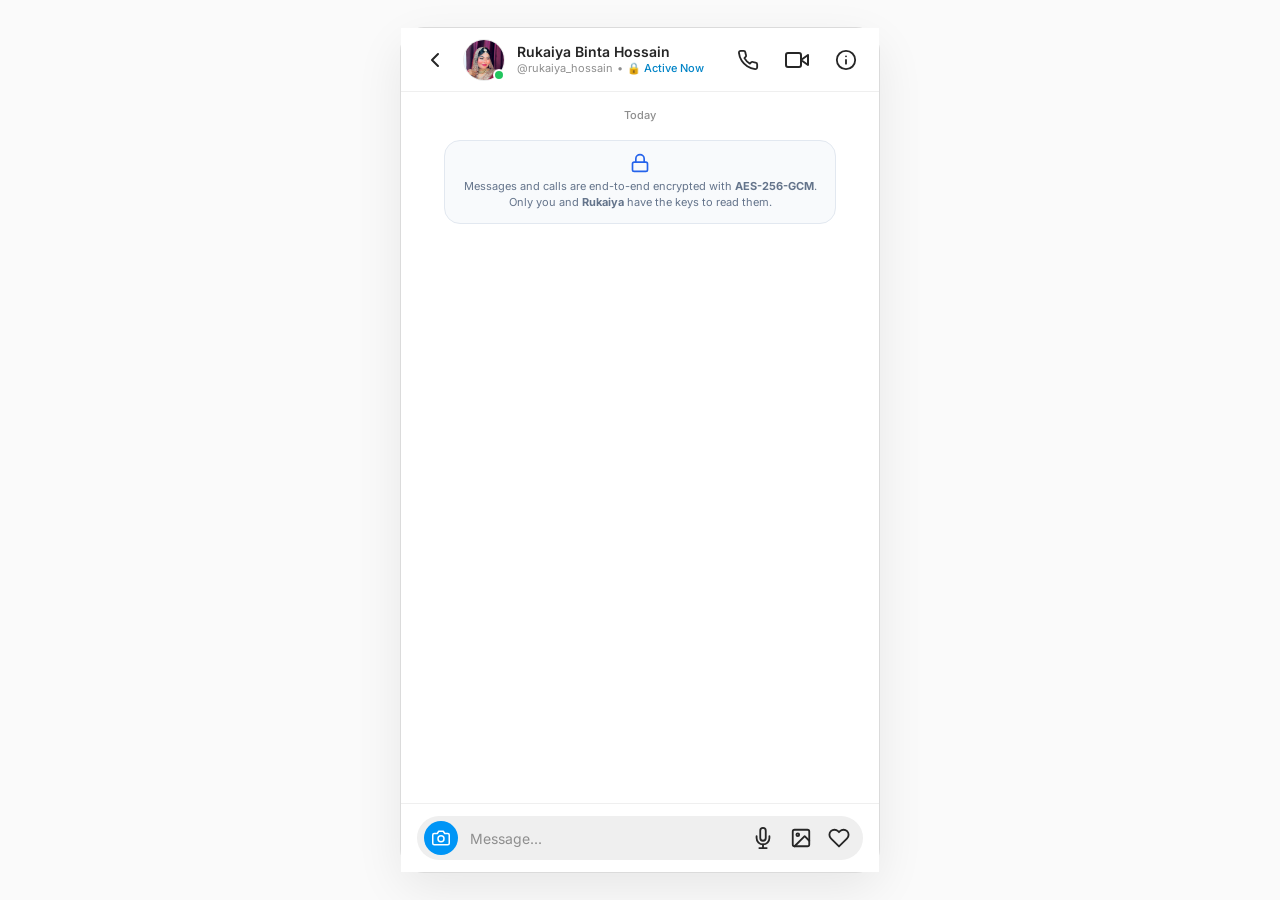
==== commit fb308432: "Add resized custom profile photos for Rukaiya and Syeda" ====
--- a/web/chat.html
+++ b/web/chat.html
@@ -23,7 +23,7 @@
         </button>
         <div class="ig-profile-header" id="btnHeaderProfile">
           <div class="ig-avatar-wrapper">
-            <div class="ig-avatar" id="peerAvatar">R</div>
+            <img class="ig-avatar-img" id="peerAvatarImg" src="rukaiya.jpg" alt="Avatar">
             <span class="ig-active-dot"></span>
           </div>
           <div class="ig-profile-info">
--- a/web/chat.css
+++ b/web/chat.css
@@ -86,28 +86,25 @@
 
 .ig-avatar-wrapper {
   position: relative;
-}
-
-.ig-avatar {
-  width: 40px;
-  height: 40px;
+  width: 42px;
+  height: 42px;
+}
+
+.ig-avatar-img {
+  width: 42px;
+  height: 42px;
   border-radius: 50%;
-  background: linear-gradient(135deg, #f09433, #e6683c, #dc2743, #cc2366, #bc1888);
-  display: flex;
-  align-items: center;
-  justify-content: center;
-  font-weight: 700;
-  font-size: 16px;
-  color: #fff;
-  box-shadow: 0 2px 8px rgba(220, 39, 67, 0.25);
+  object-fit: cover;
+  display: block;
+  border: 1px solid rgba(0, 0, 0, 0.08);
 }
 
 .ig-active-dot {
   position: absolute;
   bottom: 0;
   right: 0;
-  width: 11px;
-  height: 11px;
+  width: 12px;
+  height: 12px;
   background-color: var(--ig-active-green);
   border: 2px solid #ffffff;
   border-radius: 50%;
@@ -220,19 +217,14 @@
   align-self: flex-start;
 }
 
-.ig-msg-avatar {
+.ig-msg-avatar-img {
   width: 28px;
   height: 28px;
   border-radius: 50%;
-  background: linear-gradient(135deg, #f09433, #dc2743);
-  color: #fff;
-  display: flex;
-  align-items: center;
-  justify-content: center;
-  font-size: 12px;
-  font-weight: 700;
+  object-fit: cover;
   flex-shrink: 0;
   margin-bottom: 2px;
+  border: 1px solid rgba(0, 0, 0, 0.08);
 }
 
 .ig-bubble {
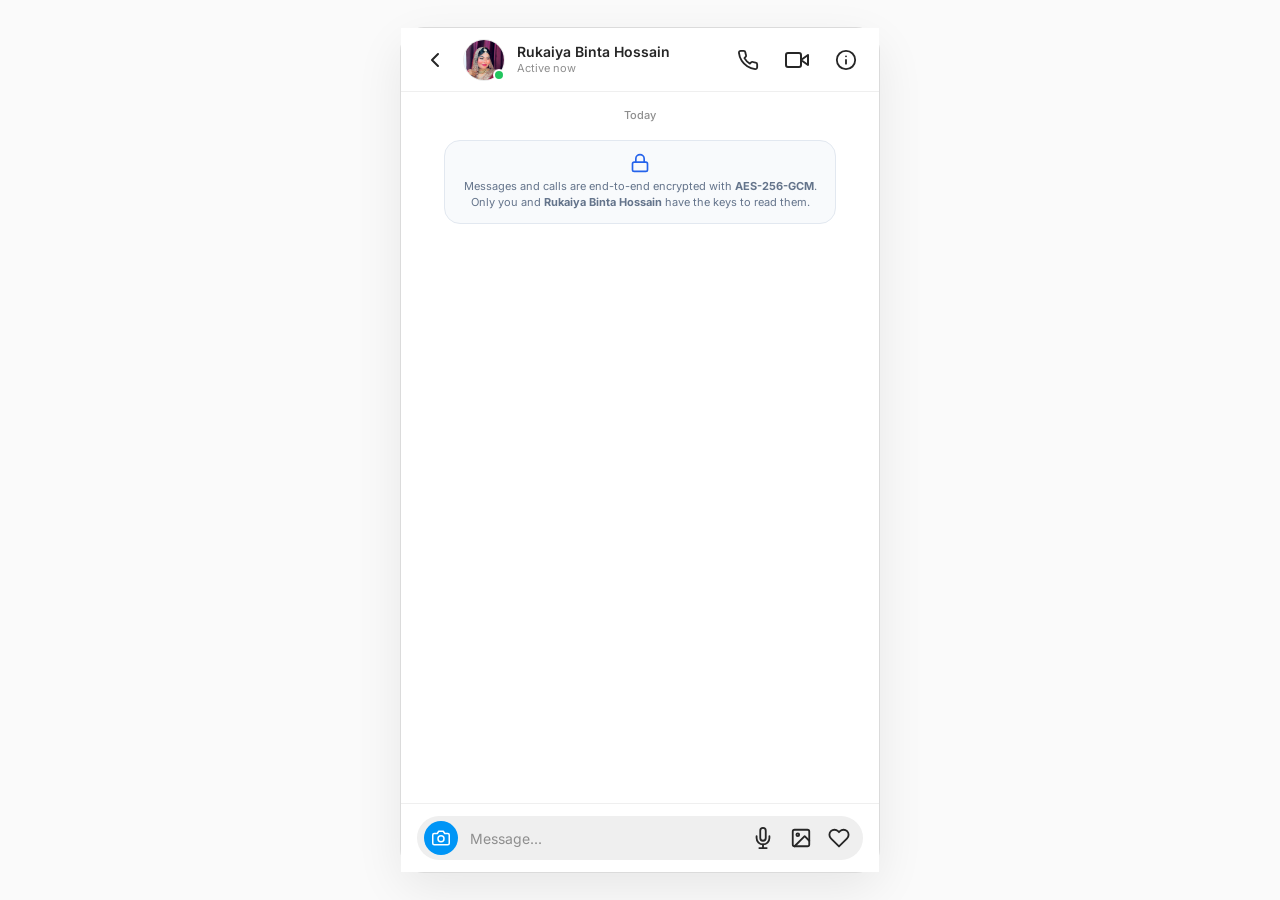
==== commit 4ce1feb0: "Fix message sending, clean header logo, and instant ECDH encryption" ====
--- a/web/chat.html
+++ b/web/chat.html
@@ -28,9 +28,7 @@
           </div>
           <div class="ig-profile-info">
             <h2 id="peerFullName">Rukaiya Binta Hossain</h2>
-            <p class="ig-status-text">
-              <span id="peerHandle">@rukaiya_hossain</span> • <span class="ig-lock-badge">🔒 Active Now</span>
-            </p>
+            <p class="ig-status-text">Active now</p>
           </div>
         </div>
       </div>
